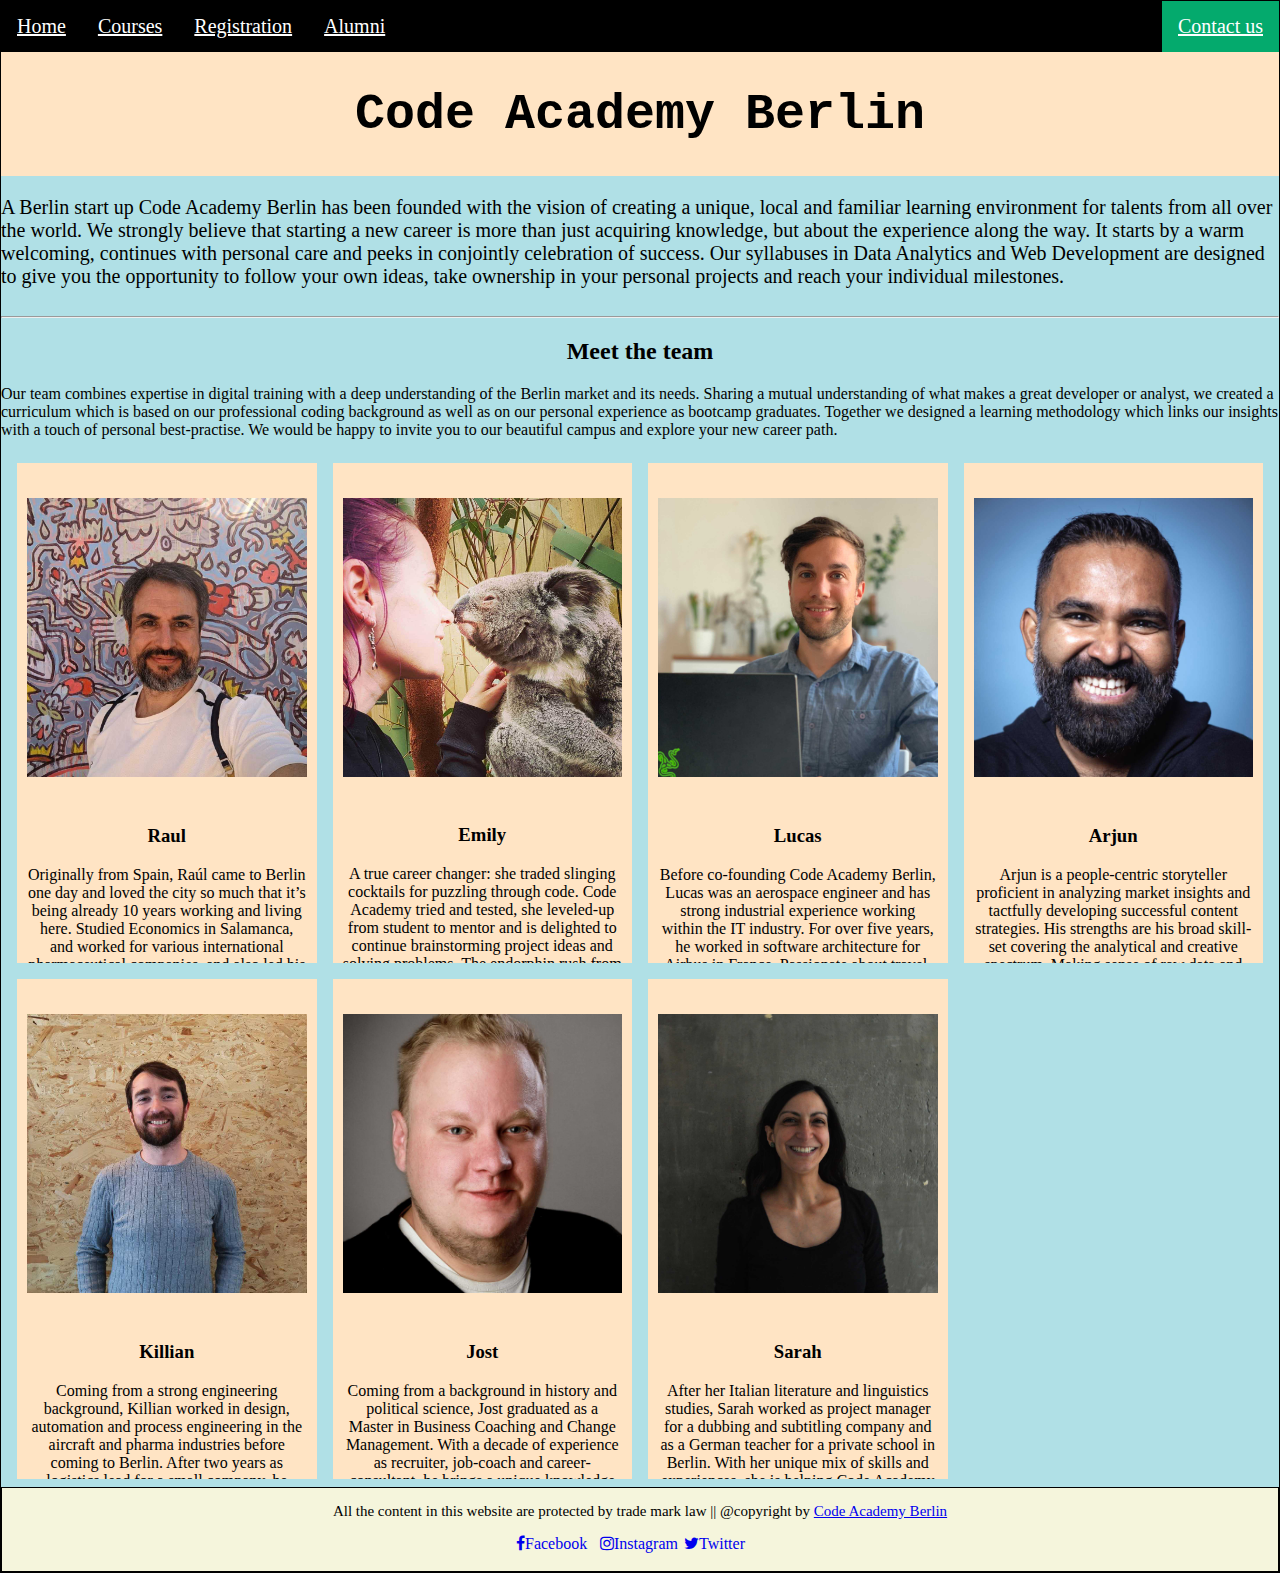
==== index.html @ 85fb7dd4 "hr effect" ====
<!DOCTYPE html>
<html lang="en">
  <head>
    <meta charset="UTF-8" />
    <meta name="viewport" content="width=device-width, initial-scale=1.0" />
    <title>My first webpage!</title>
    <link rel="stylesheet" href="css/styles.css"/>
    <link rel="stylesheet" href="https://cdnjs.cloudflare.com/ajax/libs/font-awesome/4.7.0/css/font-awesome.min.css">

  </head>
  <body>
    <nav>
      <li><a href="index.html">Home</a></li>
      <li><a href="Courses.html">Courses</a></li>
      <li><a href="Registration.html">Registration</a></li>
      <li><a href="Alumni.html">Alumni</a></li>
      <li style="float:right"><a class="active" href="Contact.html">Contact us</a></li>
    </nav>

  <header>
    <h1 style="font-family: 'Courier New', Courier, monospace;">Code Academy Berlin</h1>
  </header>
   <p style="font-size: 20px;">A Berlin start up Code Academy Berlin has been founded with the vision of creating a unique, local and familiar learning environment for talents from all over the world. We strongly believe that starting a new career is more than just acquiring knowledge, but about the experience along the way. It starts by a warm welcoming, continues with personal care and peeks in conjointly celebration of success. Our syllabuses in Data Analytics and Web Development are designed to give you the opportunity to follow your own ideas, take ownership in your personal projects and reach your individual milestones.</p>

<div>
  <hr>
  <h2>Meet the team</h2>
  <p>Our team combines expertise in digital training with a deep understanding of the Berlin market and its needs. Sharing a mutual understanding of what makes a great developer or analyst, we created a curriculum which is based on our professional coding background as well as on our personal experience as bootcamp graduates. Together we designed a learning methodology which links our insights with a touch of personal best-practise. We would be happy to invite you to our beautiful campus and explore your new career path.</p>
  
  <div class="row">
  
   <div class="column">
    <div class="content">
      <img src="img_raul.jpg" alt="Raul" style="width:100%">
      <h3>Raul</h3>
      <p>Originally from Spain, Raúl came to Berlin one day and loved the city so much that it’s being already 10 years working and living here. Studied Economics in Salamanca, and worked for various international pharmaceutical companies, and also led his own start-up to success. In this city, he discovered not only the kneipen with the cheapest beer, but also his passion about Coding, so he decided to change his career and jump into it . As a web mentor, he will coach you with knowledge, patience and almost inexhaustible good humour. Besides coding, he is also a passionate cook and diver, and he will happily organize you the most amazing travel around Spain.
        Catch-phrase "Smells like cinnamon, but it is poison, but it smells like cinnamon…"
        Favorite spot "Any U8 Stop after Feierabend."
        Fun fact "He can cook a steak for 48 hours, to be eaten in 15 minutes."</p>
    </div>
   </div>
  
   <div class="column">
    <div class="content">
      <img src="img_emily.jpg" alt="Emily" style="width:100%">
      <h3>Emily</h3>
      <p>A true career changer: she traded slinging cocktails for puzzling through code. Code Academy tried and tested, she leveled-up from student to mentor and is delighted to continue brainstorming project ideas and solving problems. The endorphin rush from solving a JavaScript challenge keeps her spirits high and energy level up!
        Catch-phrase "Waste not, want not!"
        Favorite spot "Schlachtensee"
        Fun fact "Compulsively collects elastic bands and glass jars."</p>
    </div>
   </div>
  
  <div class="column">
    <div class="content">
      <img src="img_Lucas.jpg" alt="Lucas" style="width:100%">
      <h3>Lucas</h3>
      <p>Before co-founding Code Academy Berlin, Lucas was an aerospace engineer and has strong industrial experience working within the IT industry. For over five years, he worked in software architecture for Airbus in France. Passionate about travel, Lucas roamed the globe until he passed by Berlin… and never left. As a web developing mentor, you’ll find that Lucas is always keen to jump onto new projects and discuss ideas, no matter how challenging they may seem.
        Catch-phrase "Hold my beer!"
        Favorite spot "Boxhagener Platz (Boxi)"
        Fun fact "Iam not fun."</p>
    </div>
  </div>
  
  <div class="column">
    <div class="content">
      <img src="img_Arjun.jpg" alt="Arjun" style="width:100%">
      <h3>Arjun</h3>
      <p>Arjun is a people-centric storyteller proficient in analyzing market insights and tactfully developing successful content strategies. His strengths are his broad skill-set covering the analytical and creative spectrum. Making sense of raw data and then using a subset of practical production skills allowed him to deliver over 250+ multimedia projects within the last 10 years. Overtime, he realized he loved making content for himself which led him to pivot to data science full-time so that he can focus on keeping all that creative vision to himself. He enjoys cooking intricate recipes and making videos of his process, loves producing comedy skits and enjoys fashion photography. More recently, he started improv comedy which he believes adds value to his daily life, however, people around him are skeptical of this.
        Catch-phrase "Na. I`mma stay all Namaste up in here."
        Favorite spot "That tiny little bar in Kotti which I choose to keep a secret."
        Fun fact "I once ate 29 boiled eggs in one sitting."</p>
    </div>
  </div>

  <div class="column">
    <div class="content">
      <img src="img_killian.jpg" alt="Killian" style="width:100%">
      <h3>Killian</h3>
      <p>Coming from a strong engineering background, Killian worked in design, automation and process engineering in the aircraft and pharma industries before coming to Berlin. After two years as logistics lead for a small company, he decided to re-skill in data science. Killian’s passion for working on energy saving projects in resource-intensive industries and keeping up with emerging technologies will be an asset to students looking to use their newfound skills to make a difference.
        Catch-phrase "That is Numberwang!"
        Favorite spot "Boulderklub Kreuzberg"
        Fun fact "He helped found a full contact historical sport fighting federation."</p>
    </div>
  </div>

  <div class="column">
    <div class="content">
      <img src="img_Jost.jpg" alt="Jost" style="width:100%">
      <h3>Jost</h3>
      <p>Coming from a background in history and political science, Jost graduated as a Master in Business Coaching and Change Management. With a decade of experience as recruiter, job-coach and career-consultant, he brings a unique knowledge of the Berlin job market. During your classes he will assure your best preparation in the process of application via individual coaching sessions and workshops.
        Catch-phrase "Fetch more APIs"
        Favorite spot "Bornholmer Hütte Beergarden & Bowling"
        Fun fact "I have the same middle-name as Santa"</p>
    </div>
  </div>

  <div class="column">
    <div class="content">
      <img src="img_Sarah.jpg" alt="Sarah" style="width:100%">
      <h3>Sarah</h3>
      <p>After her Italian literature and linguistics studies, Sarah worked as project manager for a dubbing and subtitling company and as a German teacher for a private school in Berlin. With her unique mix of skills and experiences, she is helping Code Academy Berlin with all administrational matters and she helps the students dealing with the Agentur für Arbeit and Jobcentre.
        Catch-phrase "From there we came outside and saw the stars"
        Favorite spot "Grunewald"
        Fun fact "Ich bin ein Berliner!"</p>
    </div>
  </div>
 </div>
</div>


 <footer>
    <p style="font-size: 15px;">All the content in this website are protected by trade mark law || @copyright by <a href="https://www.codeacademyberlin.com/"> Code Academy Berlin</a></p>
    <a href="#" class="fa fa-facebook">Facebook</a>
    <a href="#" class="fa fa-instagram">Instagram</a>
    <a href="#" class="fa fa-twitter">Twitter</a>
 </footer>

 </body>
</html>
---- css/styles.css ----
header {
  color: black;
  text-align: center;
  font-size: 25px;
  background-color: bisque;
  top: 0;
}
  
body {
  background-color: powderblue;
  min-height: 100vh;
  max-width: 100%;
  border: 1px solid;
  margin: auto;
  display: flex;
  flex-direction: column;
  padding: 0px;
 
}

form {
  text-align: center;
}

table {
  width: 60%;
  padding: 60px;
  text-align: center;
  margin-left: auto;
  margin-right: auto;
  text-align: center;
}

th {
  background-color: #04AA6D;
  color: white;
}

td {
  border: 1px solid;
  background-color: bisque;
}

nav {
  list-style-type: none;
  margin: 0;
  padding: 0;
  overflow: hidden;
  background-color: black;
}

li {
  float: left;
  font-size: 20px;
}
li a {
  display: block;
  color: white;
  text-align: center;
  padding: 14px 16px;
  text-decoration: underline;
}

li a:hover:not(.active) {
  background-color: black;
}

.active {
  background-color: #04AA6D;
}
  
div img {
  width:100%;
  position: static;
  margin:25px auto ;  
  text-align:center;
}

iframe {
  width:100%;
  position: static;
  margin:25px auto ;  
  text-align:center;
}

footer {
  position: relative;
  bottom: 0px;
  width: 100%;
  border: 1px solid;
  background-color: beige;
  text-align: center;
}

.fa {
  margin-bottom: 20px; 
  margin-right: 30px ;
  font-size: 30px;
  width: 50px;
  text-align: center;
  text-decoration: none;
}

.fa:hover {
  opacity: 0.7;
}

.container{
display:flex;
align-items: stretch;
border: 1px solid black;
background-color: bisque;
}

.container div{
  padding: 5px 5px;
  border: 1px solid black;
  text-align: center;
}


@media screen and (hover) {
    h2:hover {
      color: brown;
    }
    a:hover{
      color: brown;
    } 
    
   h1:hover{
    color: brown;
   }
  }
  
  @media screen and (max-width: 600px) {
    .column {
      width: 100%;
    }
  }
  * {
    box-sizing: border-box;
  }
  
  .main {
    max-width: 800px;
    margin: auto;
    text-align: center;
    align-items: center; 

  }
  
  
  
  .row {
    margin: 8px;
    
  }
  
 
  
  .row > .column {
    padding: 8px;
  }
  
  
  .column {
    float: left;
    width: 25%;
   }
  
 
  .row:after {
   display: table;
    clear: both;
  }
  
 
  .content {
    background-color: bisque;
    padding: 10px;
    height: 500px;
    overflow: auto;
    text-align: center;
    
  }

  h2{
    text-align: center;
  }
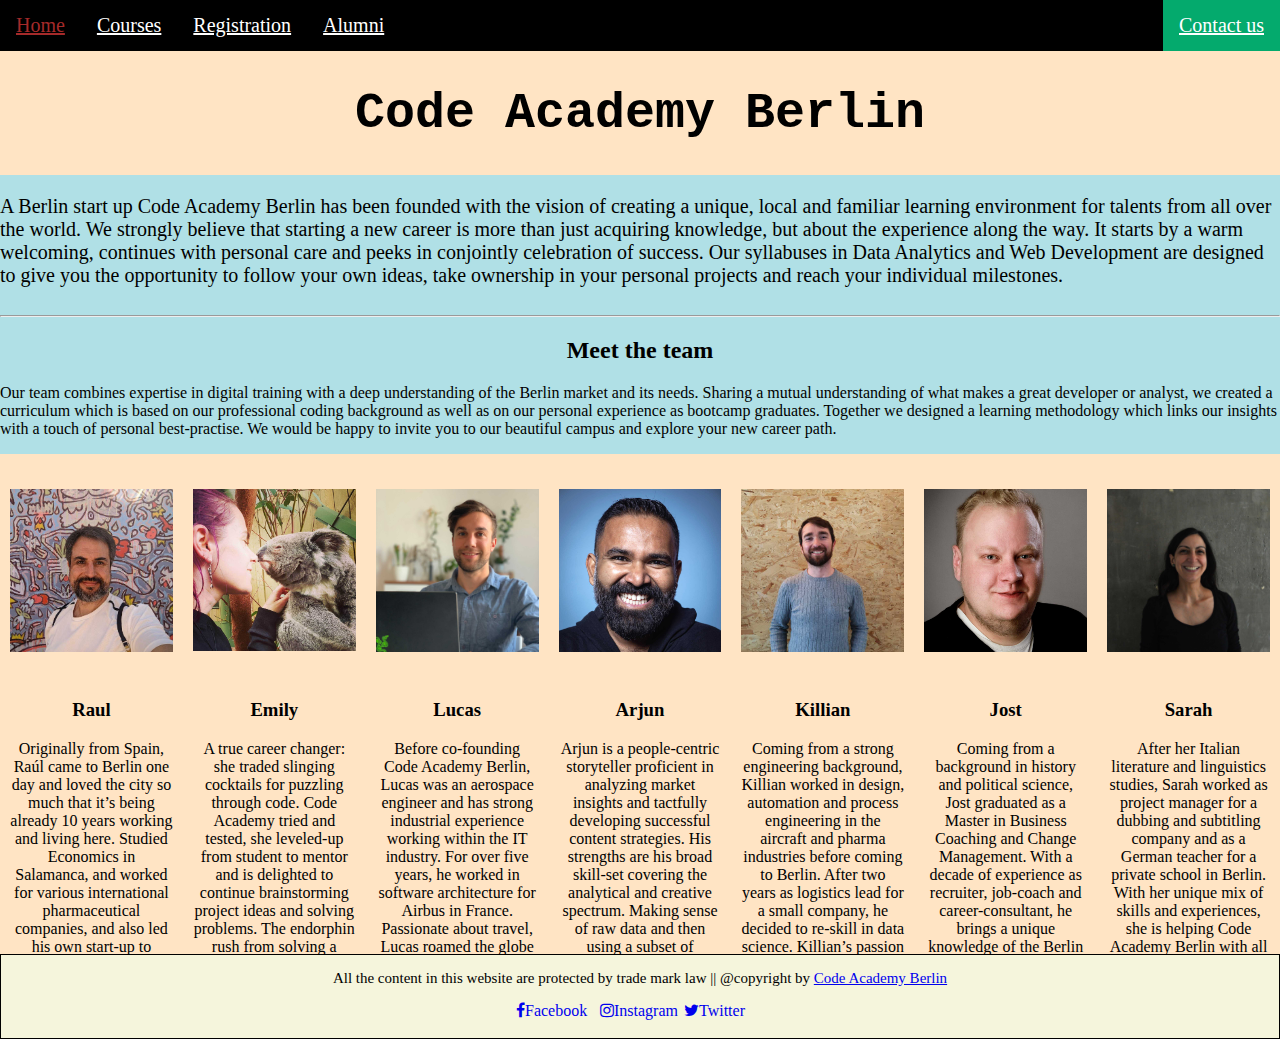
==== commit 9ead6c79: "added class name and put css style" ====
--- a/index.html
+++ b/index.html
@@ -22,12 +22,12 @@
   </header>
    <p style="font-size: 20px;">A Berlin start up Code Academy Berlin has been founded with the vision of creating a unique, local and familiar learning environment for talents from all over the world. We strongly believe that starting a new career is more than just acquiring knowledge, but about the experience along the way. It starts by a warm welcoming, continues with personal care and peeks in conjointly celebration of success. Our syllabuses in Data Analytics and Web Development are designed to give you the opportunity to follow your own ideas, take ownership in your personal projects and reach your individual milestones.</p>
 
-<div>
+<div class="pageContainer">
   <hr>
   <h2>Meet the team</h2>
   <p>Our team combines expertise in digital training with a deep understanding of the Berlin market and its needs. Sharing a mutual understanding of what makes a great developer or analyst, we created a curriculum which is based on our professional coding background as well as on our personal experience as bootcamp graduates. Together we designed a learning methodology which links our insights with a touch of personal best-practise. We would be happy to invite you to our beautiful campus and explore your new career path.</p>
   
-  <div class="row">
+  <div class="teamContainer">
   
    <div class="column">
     <div class="content">
--- a/css/styles.css
+++ b/css/styles.css
@@ -10,7 +10,7 @@
   background-color: powderblue;
   min-height: 100vh;
   max-width: 100%;
-  border: 1px solid;
+  /* border: 1px solid black;  */
   margin: auto;
   display: flex;
   flex-direction: column;
@@ -18,8 +18,14 @@
  
 }
 
+.teamContainer{
+  display: flex;
+  justify-content: center;
+}
+
 form {
   text-align: center;
+
 }
 
 table {
@@ -84,7 +90,7 @@
 }
 
 footer {
-  position: relative;
+  position:relative;
   bottom: 0px;
   width: 100%;
   border: 1px solid;
@@ -137,6 +143,7 @@
       width: 100%;
     }
   }
+  
   * {
     box-sizing: border-box;
   }
@@ -158,7 +165,7 @@
   
  
   
-  .row > .column {
+  .row .column {
     padding: 8px;
   }
   
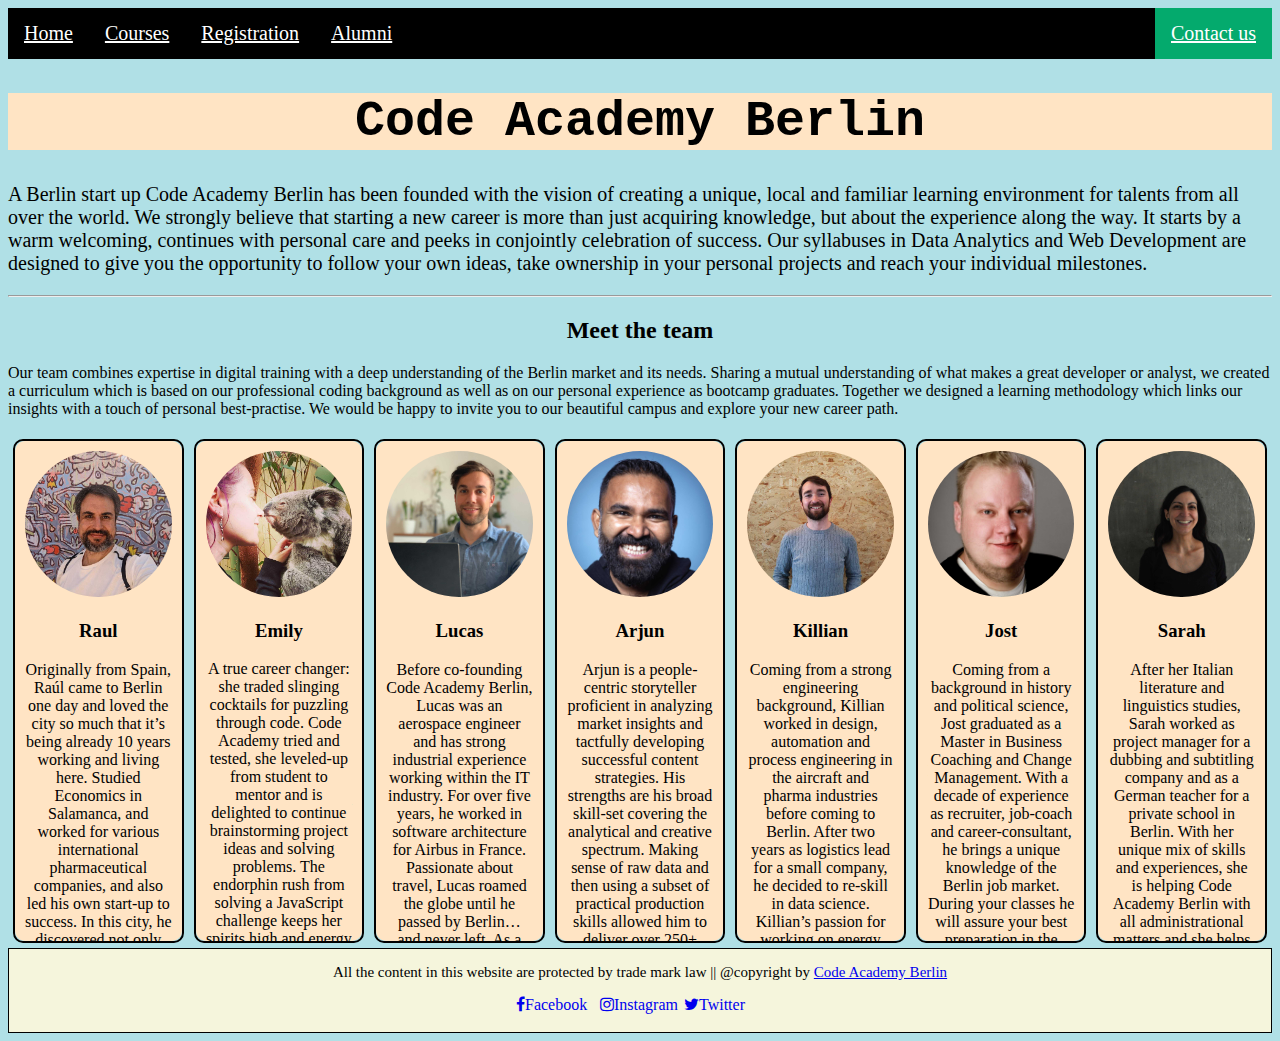
==== commit 702ed5ab: "refactoring code" ====
--- a/index.html
+++ b/index.html
@@ -29,7 +29,7 @@
   
   <div class="teamContainer">
   
-   <div class="column">
+   <div class="mentorDiv">
     <div class="content">
       <img src="img_raul.jpg" alt="Raul" style="width:100%">
       <h3>Raul</h3>
@@ -40,7 +40,7 @@
     </div>
    </div>
   
-   <div class="column">
+   <div class="mentorDiv">
     <div class="content">
       <img src="img_emily.jpg" alt="Emily" style="width:100%">
       <h3>Emily</h3>
@@ -51,7 +51,7 @@
     </div>
    </div>
   
-  <div class="column">
+  <div class="mentorDiv">
     <div class="content">
       <img src="img_Lucas.jpg" alt="Lucas" style="width:100%">
       <h3>Lucas</h3>
@@ -62,7 +62,7 @@
     </div>
   </div>
   
-  <div class="column">
+  <div class="mentorDiv">
     <div class="content">
       <img src="img_Arjun.jpg" alt="Arjun" style="width:100%">
       <h3>Arjun</h3>
@@ -73,7 +73,7 @@
     </div>
   </div>
 
-  <div class="column">
+  <div class="mentorDiv">
     <div class="content">
       <img src="img_killian.jpg" alt="Killian" style="width:100%">
       <h3>Killian</h3>
@@ -84,7 +84,7 @@
     </div>
   </div>
 
-  <div class="column">
+  <div class="mentorDiv">
     <div class="content">
       <img src="img_Jost.jpg" alt="Jost" style="width:100%">
       <h3>Jost</h3>
@@ -95,7 +95,7 @@
     </div>
   </div>
 
-  <div class="column">
+  <div class="mentorDiv">
     <div class="content">
       <img src="img_Sarah.jpg" alt="Sarah" style="width:100%">
       <h3>Sarah</h3>
--- a/css/styles.css
+++ b/css/styles.css
@@ -1,27 +1,36 @@
 header {
-  color: black;
   text-align: center;
   font-size: 25px;
   background-color: bisque;
-  top: 0;
-}
+}
+ 
+  * {
+    box-sizing: border-box;
+  }
   
 body {
   background-color: powderblue;
-  min-height: 100vh;
-  max-width: 100%;
-  /* border: 1px solid black;  */
-  margin: auto;
-  display: flex;
   flex-direction: column;
-  padding: 0px;
- 
-}
+ }
+
+
+img {
+  text-align:center;
+  border-radius: 50%;
+  
+}
+
+
+
 
 .teamContainer{
   display: flex;
   justify-content: center;
 }
+
+
+
+
 
 form {
   text-align: center;
@@ -75,12 +84,7 @@
   background-color: #04AA6D;
 }
   
-div img {
-  width:100%;
-  position: static;
-  margin:25px auto ;  
-  text-align:center;
-}
+
 
 iframe {
   width:100%;
@@ -143,10 +147,7 @@
       width: 100%;
     }
   }
-  
-  * {
-    box-sizing: border-box;
-  }
+ 
   
   .main {
     max-width: 800px;
@@ -156,27 +157,40 @@
 
   }
   
-  
-  
-  .row {
-    margin: 8px;
-    
-  }
-  
- 
-  
-  .row .column {
-    padding: 8px;
-  }
-  
-  
-  .column {
+
+  .teamContainer{
+    display: flex;
+  }
+  
+  
+  .alumniContainer {
+    margin: 10px;
+    display: flex;
+    justify-content: center;
+  }
+  
+  .alumniDiv{
     float: left;
-    width: 25%;
+    width: 24%;
+    border: 2px solid black;
+   margin-left: 10px;
    }
-  
- 
-  .row:after {
+
+  
+  
+  .mentorDiv{
+    display: flex;
+    flex-direction: column;
+    justify-content: center;
+    float: left;
+    width: 24%;
+    border: 2px solid black;
+    border-radius: 10px;
+    margin: 5px;
+   }
+  
+ 
+  .alumniContainer:after {
    display: table;
     clear: both;
   }
@@ -188,7 +202,7 @@
     height: 500px;
     overflow: auto;
     text-align: center;
-    
+    border-radius: 10px;
   }
 
   h2{
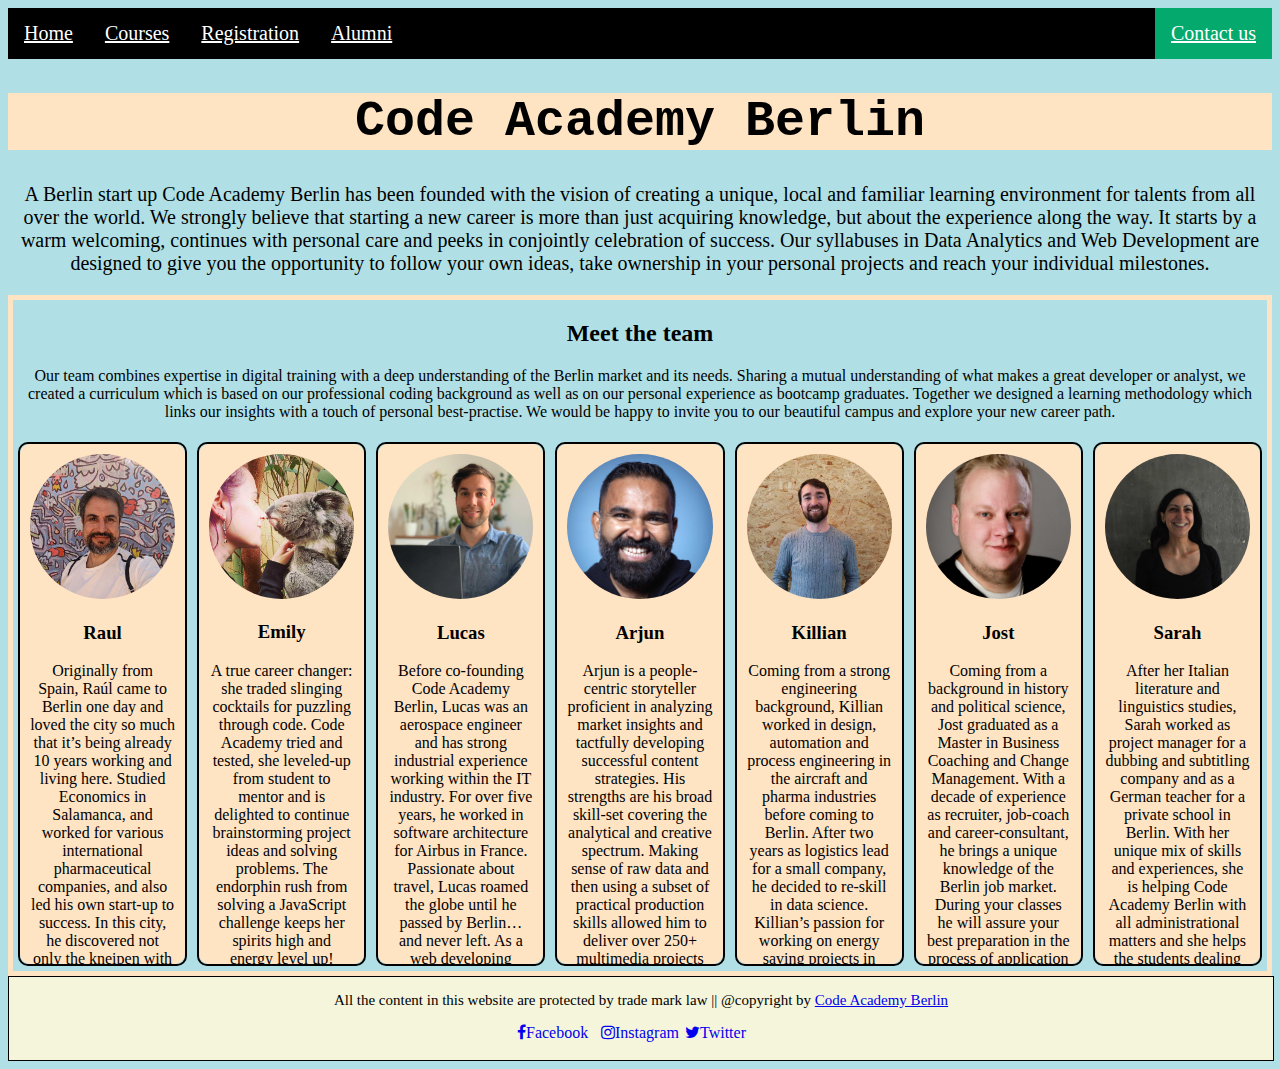
==== commit 5778b09b: "refractoring" ====
--- a/index.html
+++ b/index.html
@@ -23,7 +23,6 @@
    <p style="font-size: 20px;">A Berlin start up Code Academy Berlin has been founded with the vision of creating a unique, local and familiar learning environment for talents from all over the world. We strongly believe that starting a new career is more than just acquiring knowledge, but about the experience along the way. It starts by a warm welcoming, continues with personal care and peeks in conjointly celebration of success. Our syllabuses in Data Analytics and Web Development are designed to give you the opportunity to follow your own ideas, take ownership in your personal projects and reach your individual milestones.</p>
 
 <div class="pageContainer">
-  <hr>
   <h2>Meet the team</h2>
   <p>Our team combines expertise in digital training with a deep understanding of the Berlin market and its needs. Sharing a mutual understanding of what makes a great developer or analyst, we created a curriculum which is based on our professional coding background as well as on our personal experience as bootcamp graduates. Together we designed a learning methodology which links our insights with a touch of personal best-practise. We would be happy to invite you to our beautiful campus and explore your new career path.</p>
   
--- a/css/styles.css
+++ b/css/styles.css
@@ -4,14 +4,78 @@
   background-color: bisque;
 }
  
-  * {
+  /* * {
     box-sizing: border-box;
   }
-  
+   */
 body {
+  text-align: center;
   background-color: powderblue;
+ }
+
+
+ .main {
+  /* max-width: 800px; */
+  /* margin: auto; */
+  text-align: center;
+  align-items: center; 
+
+}
+
+
+.pageContainer{
+  border: 5px solid bisque;
+}
+
+.teamContainer{
+  display: flex;
+}
+
+
+.alumniContainer {
+  margin: 10px;
+  display: flex;
+  justify-content: center;
+}
+
+.alumniDiv{
+  float: left;
+  width: 24%;
+  border: 2px solid black;
+ margin-left: 10px;
+ border-radius: 10px;
+ }
+
+
+
+.mentorDiv{
+  display: flex;
   flex-direction: column;
+  justify-content: center;
+  float: left;
+  width: 24%;
+  border: 2px solid black;
+  border-radius: 10px;
+  margin: 5px;
  }
+
+
+.alumniContainer:after {
+ display: table;
+  clear: both;
+}
+
+
+.content {
+  background-color: bisque;
+  padding: 10px;
+  height: 500px;
+  overflow: auto;
+  text-align: center;
+  border-radius: 10px;
+}
+
+
 
 
 img {
@@ -149,67 +213,8 @@
   }
  
   
-  .main {
-    max-width: 800px;
-    margin: auto;
-    text-align: center;
-    align-items: center; 
-
-  }
-  
-
-  .teamContainer{
-    display: flex;
-  }
-  
-  
-  .alumniContainer {
-    margin: 10px;
-    display: flex;
-    justify-content: center;
-  }
-  
-  .alumniDiv{
-    float: left;
-    width: 24%;
-    border: 2px solid black;
-   margin-left: 10px;
-   }
-
-  
-  
-  .mentorDiv{
-    display: flex;
-    flex-direction: column;
-    justify-content: center;
-    float: left;
-    width: 24%;
-    border: 2px solid black;
-    border-radius: 10px;
-    margin: 5px;
-   }
   
  
-  .alumniContainer:after {
-   display: table;
-    clear: both;
-  }
-  
- 
-  .content {
-    background-color: bisque;
-    padding: 10px;
-    height: 500px;
-    overflow: auto;
-    text-align: center;
-    border-radius: 10px;
-  }
-
-  h2{
-    text-align: center;
-  }
-  
- 
   
   
   
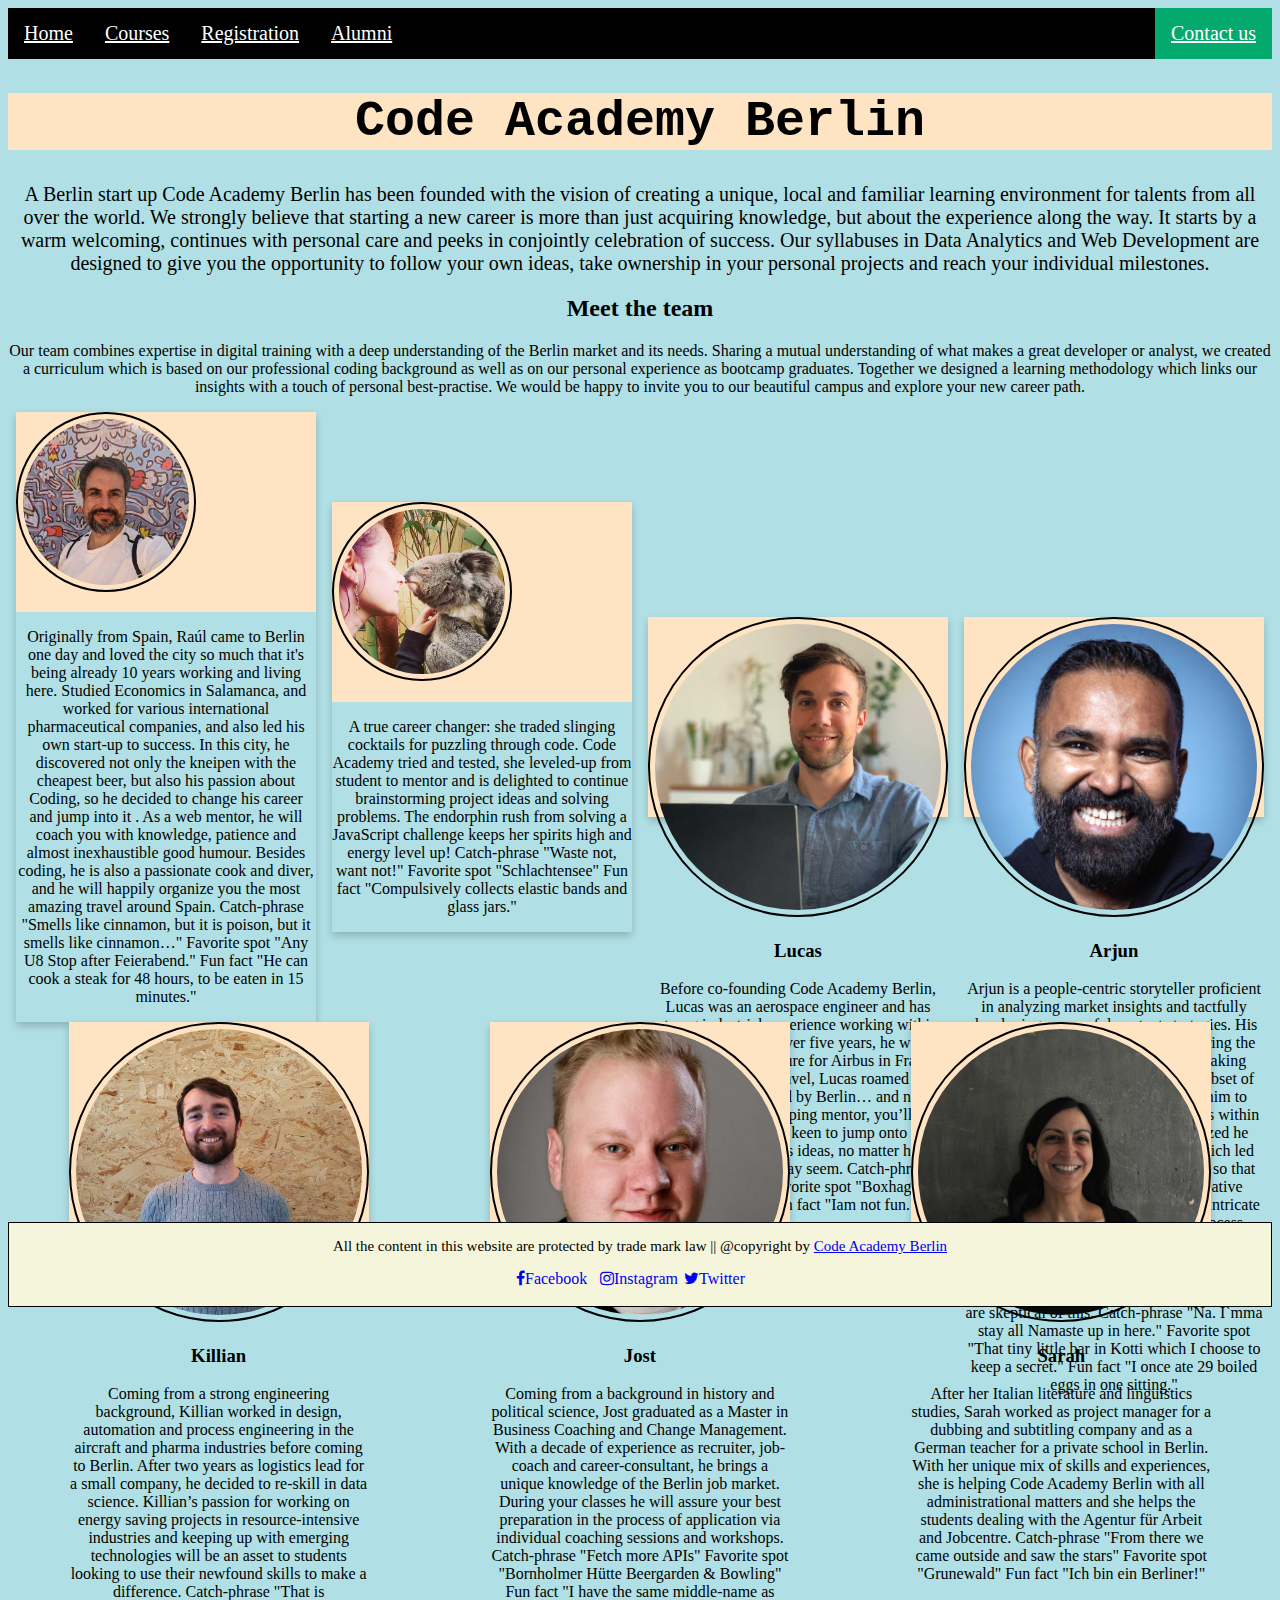
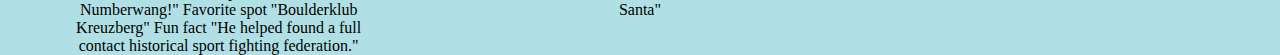
==== commit 89820816: "refractoring" ====
--- a/index.html
+++ b/index.html
@@ -29,29 +29,47 @@
   <div class="teamContainer">
   
    <div class="mentorDiv">
-    <div class="content">
-      <img src="img_raul.jpg" alt="Raul" style="width:100%">
-      <h3>Raul</h3>
-      <p>Originally from Spain, Raúl came to Berlin one day and loved the city so much that it’s being already 10 years working and living here. Studied Economics in Salamanca, and worked for various international pharmaceutical companies, and also led his own start-up to success. In this city, he discovered not only the kneipen with the cheapest beer, but also his passion about Coding, so he decided to change his career and jump into it . As a web mentor, he will coach you with knowledge, patience and almost inexhaustible good humour. Besides coding, he is also a passionate cook and diver, and he will happily organize you the most amazing travel around Spain.
-        Catch-phrase "Smells like cinnamon, but it is poison, but it smells like cinnamon…"
-        Favorite spot "Any U8 Stop after Feierabend."
-        Fun fact "He can cook a steak for 48 hours, to be eaten in 15 minutes."</p>
-    </div>
+    <div class="mentor">
+      <img src="img_raul.jpg" alt="Raul" class="image"style="width:60%">
+      <div class="middle">
+        <div class="text">Raul</div>
+      </div>
+     </div>
+    <p>
+      Originally from Spain, Raúl came to Berlin one day and loved the city so much that it's 
+      being already 10 years working and living here. Studied Economics in Salamanca, 
+      and worked for various international pharmaceutical companies, and also led his own start-up to success. 
+      In this city, he discovered not only the kneipen with the cheapest beer, but also his passion about Coding, 
+      so he decided to change his career and jump into it . As a web mentor, he will coach you with knowledge, 
+      patience and almost inexhaustible good humour. Besides coding, he is also a passionate cook and diver, 
+      and he will happily organize you the most amazing travel around Spain.
+      Catch-phrase "Smells like cinnamon, but it is poison, but it smells like cinnamon…"
+      Favorite spot "Any U8 Stop after Feierabend."
+      Fun fact "He can cook a steak for 48 hours, to be eaten in 15 minutes."
+    </p>
    </div>
   
    <div class="mentorDiv">
-    <div class="content">
-      <img src="img_emily.jpg" alt="Emily" style="width:100%">
-      <h3>Emily</h3>
-      <p>A true career changer: she traded slinging cocktails for puzzling through code. Code Academy tried and tested, she leveled-up from student to mentor and is delighted to continue brainstorming project ideas and solving problems. The endorphin rush from solving a JavaScript challenge keeps her spirits high and energy level up!
-        Catch-phrase "Waste not, want not!"
-        Favorite spot "Schlachtensee"
-        Fun fact "Compulsively collects elastic bands and glass jars."</p>
+    <div class="mentor">
+      <img src="img_emily.jpg" alt="Emily" class="image" style="width:60%">
+      <div class="middle">
+        <div class="text">Emily</div>
+      </div>
+      
     </div>
+    <p>
+      A true career changer: she traded slinging cocktails for puzzling through code.
+       Code Academy tried and tested, she leveled-up from student to mentor and is delighted 
+       to continue brainstorming project ideas and solving problems. The endorphin rush from 
+       solving a JavaScript challenge keeps her spirits high and energy level up!
+      Catch-phrase "Waste not, want not!"
+      Favorite spot "Schlachtensee"
+      Fun fact "Compulsively collects elastic bands and glass jars."
+    </p>
    </div>
   
   <div class="mentorDiv">
-    <div class="content">
+    <div class="mentor">
       <img src="img_Lucas.jpg" alt="Lucas" style="width:100%">
       <h3>Lucas</h3>
       <p>Before co-founding Code Academy Berlin, Lucas was an aerospace engineer and has strong industrial experience working within the IT industry. For over five years, he worked in software architecture for Airbus in France. Passionate about travel, Lucas roamed the globe until he passed by Berlin… and never left. As a web developing mentor, you’ll find that Lucas is always keen to jump onto new projects and discuss ideas, no matter how challenging they may seem.
@@ -62,7 +80,7 @@
   </div>
   
   <div class="mentorDiv">
-    <div class="content">
+    <div class="mentor">
       <img src="img_Arjun.jpg" alt="Arjun" style="width:100%">
       <h3>Arjun</h3>
       <p>Arjun is a people-centric storyteller proficient in analyzing market insights and tactfully developing successful content strategies. His strengths are his broad skill-set covering the analytical and creative spectrum. Making sense of raw data and then using a subset of practical production skills allowed him to deliver over 250+ multimedia projects within the last 10 years. Overtime, he realized he loved making content for himself which led him to pivot to data science full-time so that he can focus on keeping all that creative vision to himself. He enjoys cooking intricate recipes and making videos of his process, loves producing comedy skits and enjoys fashion photography. More recently, he started improv comedy which he believes adds value to his daily life, however, people around him are skeptical of this.
@@ -73,7 +91,7 @@
   </div>
 
   <div class="mentorDiv">
-    <div class="content">
+    <div class="mentor">
       <img src="img_killian.jpg" alt="Killian" style="width:100%">
       <h3>Killian</h3>
       <p>Coming from a strong engineering background, Killian worked in design, automation and process engineering in the aircraft and pharma industries before coming to Berlin. After two years as logistics lead for a small company, he decided to re-skill in data science. Killian’s passion for working on energy saving projects in resource-intensive industries and keeping up with emerging technologies will be an asset to students looking to use their newfound skills to make a difference.
@@ -84,7 +102,7 @@
   </div>
 
   <div class="mentorDiv">
-    <div class="content">
+    <div class="mentor">
       <img src="img_Jost.jpg" alt="Jost" style="width:100%">
       <h3>Jost</h3>
       <p>Coming from a background in history and political science, Jost graduated as a Master in Business Coaching and Change Management. With a decade of experience as recruiter, job-coach and career-consultant, he brings a unique knowledge of the Berlin job market. During your classes he will assure your best preparation in the process of application via individual coaching sessions and workshops.
@@ -95,7 +113,7 @@
   </div>
 
   <div class="mentorDiv">
-    <div class="content">
+    <div class="mentor">
       <img src="img_Sarah.jpg" alt="Sarah" style="width:100%">
       <h3>Sarah</h3>
       <p>After her Italian literature and linguistics studies, Sarah worked as project manager for a dubbing and subtitling company and as a German teacher for a private school in Berlin. With her unique mix of skills and experiences, she is helping Code Academy Berlin with all administrational matters and she helps the students dealing with the Agentur für Arbeit and Jobcentre.
--- a/css/styles.css
+++ b/css/styles.css
@@ -4,33 +4,125 @@
   background-color: bisque;
 }
  
-  /* * {
+  * {
     box-sizing: border-box;
   }
-   */
+  
 body {
   text-align: center;
   background-color: powderblue;
  }
 
 
- .main {
-  /* max-width: 800px; */
-  /* margin: auto; */
-  text-align: center;
-  align-items: center; 
-
-}
-
-
-.pageContainer{
-  border: 5px solid bisque;
-}
+ img {
+  border-radius: 50%;
+  border: 2px solid black;
+  padding: 5px;
+}
+
+
+/*********************NOTE - navbar************************************ */
+
+nav {
+  list-style-type: none;
+  margin: 0;
+  padding: 0;
+  overflow: hidden;
+  background-color: black;
+}
+
+li {
+  float: left;
+  font-size: 20px;
+}
+li a {
+  display: block;
+  color: white;
+  text-align: center;
+  padding: 14px 16px;
+  text-decoration: underline;
+}
+
+li a:hover:not(.active) {
+  background-color: black;
+}
+
+.active {
+  background-color: #04AA6D;
+}
+  
+
+
+
+/***********************index.html****************************** */
+
+/* .pageContainer{
+  border: 2px solid red;
+} */
 
 .teamContainer{
   display: flex;
-}
-
+  flex-wrap: wrap;
+}
+.mentorDiv{
+  box-shadow: 0 4px 8px 0 rgba(0, 0, 0, 0.2);
+  width: 300px;
+  margin: auto;
+  text-align: center;
+ }
+
+ .mentor {
+  background-color: bisque;
+  height: 200px;
+  text-align: center;
+  position: relative;
+}
+.image {
+  opacity: 1;
+  display: block;
+  width: 60%;
+  height: auto;
+  transition: .5s ease;
+  backface-visibility: hidden;
+}
+
+ .middle {
+  transition: .5s ease;
+  opacity: 0;
+  position: absolute;
+  top: 50%;
+  left: 50%;
+  transform: translate(-50%, -50%);
+  -ms-transform: translate(-50%, -50%);
+  text-align: center;
+}
+
+
+
+
+.mentor:hover .image{
+  opacity: 0.3;
+}
+
+.mentor:hover .middle {
+  opacity: 1;
+}
+
+.text {
+  background-color: #04AA6D;
+  color: white;
+  font-size: 16px;
+  padding: 6px 3px ;
+}
+
+.alumniContainer:after {
+ display: table;
+  clear: both;
+}
+
+
+
+/*************************alumni.html********************************** */
 
 .alumniContainer {
   margin: 10px;
@@ -46,26 +138,6 @@
  border-radius: 10px;
  }
 
-
-
-.mentorDiv{
-  display: flex;
-  flex-direction: column;
-  justify-content: center;
-  float: left;
-  width: 24%;
-  border: 2px solid black;
-  border-radius: 10px;
-  margin: 5px;
- }
-
-
-.alumniContainer:after {
- display: table;
-  clear: both;
-}
-
-
 .content {
   background-color: bisque;
   padding: 10px;
@@ -73,36 +145,22 @@
   overflow: auto;
   text-align: center;
   border-radius: 10px;
-}
-
-
-
-
-img {
-  text-align:center;
-  border-radius: 50%;
-  
-}
-
-
-
-
-.teamContainer{
-  display: flex;
-  justify-content: center;
-}
-
-
-
-
+  position: relative;
+}
+
+
+
+
+
+/******************************Registration.html**************************** */
 
 form {
   text-align: center;
-
+  /* border: 2px solid black; */
 }
 
 table {
-  width: 60%;
+  width: 100%;
   padding: 60px;
   text-align: center;
   margin-left: auto;
@@ -120,42 +178,29 @@
   background-color: bisque;
 }
 
-nav {
-  list-style-type: none;
-  margin: 0;
-  padding: 0;
-  overflow: hidden;
-  background-color: black;
-}
-
-li {
-  float: left;
-  font-size: 20px;
-}
-li a {
-  display: block;
-  color: white;
-  text-align: center;
-  padding: 14px 16px;
-  text-decoration: underline;
-}
-
-li a:hover:not(.active) {
-  background-color: black;
-}
-
-.active {
-  background-color: #04AA6D;
-}
-  
-
-
+/*************************googleMap/contact.html***************************** */
 iframe {
   width:100%;
   position: static;
   margin:25px auto ;  
   text-align:center;
 }
+
+/***************************************course.html******************************** */
+.container{
+display:flex;
+align-items: stretch;
+border: 1px solid black;
+background-color: bisque;
+}
+
+.container div{
+  padding: 5px 5px;
+  border: 1px solid black;
+  text-align: center;
+}
+
+/********************footer****************************** */
 
 footer {
   position:relative;
@@ -179,18 +224,9 @@
   opacity: 0.7;
 }
 
-.container{
-display:flex;
-align-items: stretch;
-border: 1px solid black;
-background-color: bisque;
-}
-
-.container div{
-  padding: 5px 5px;
-  border: 1px solid black;
-  text-align: center;
-}
+
+
+
 
 
 @media screen and (hover) {
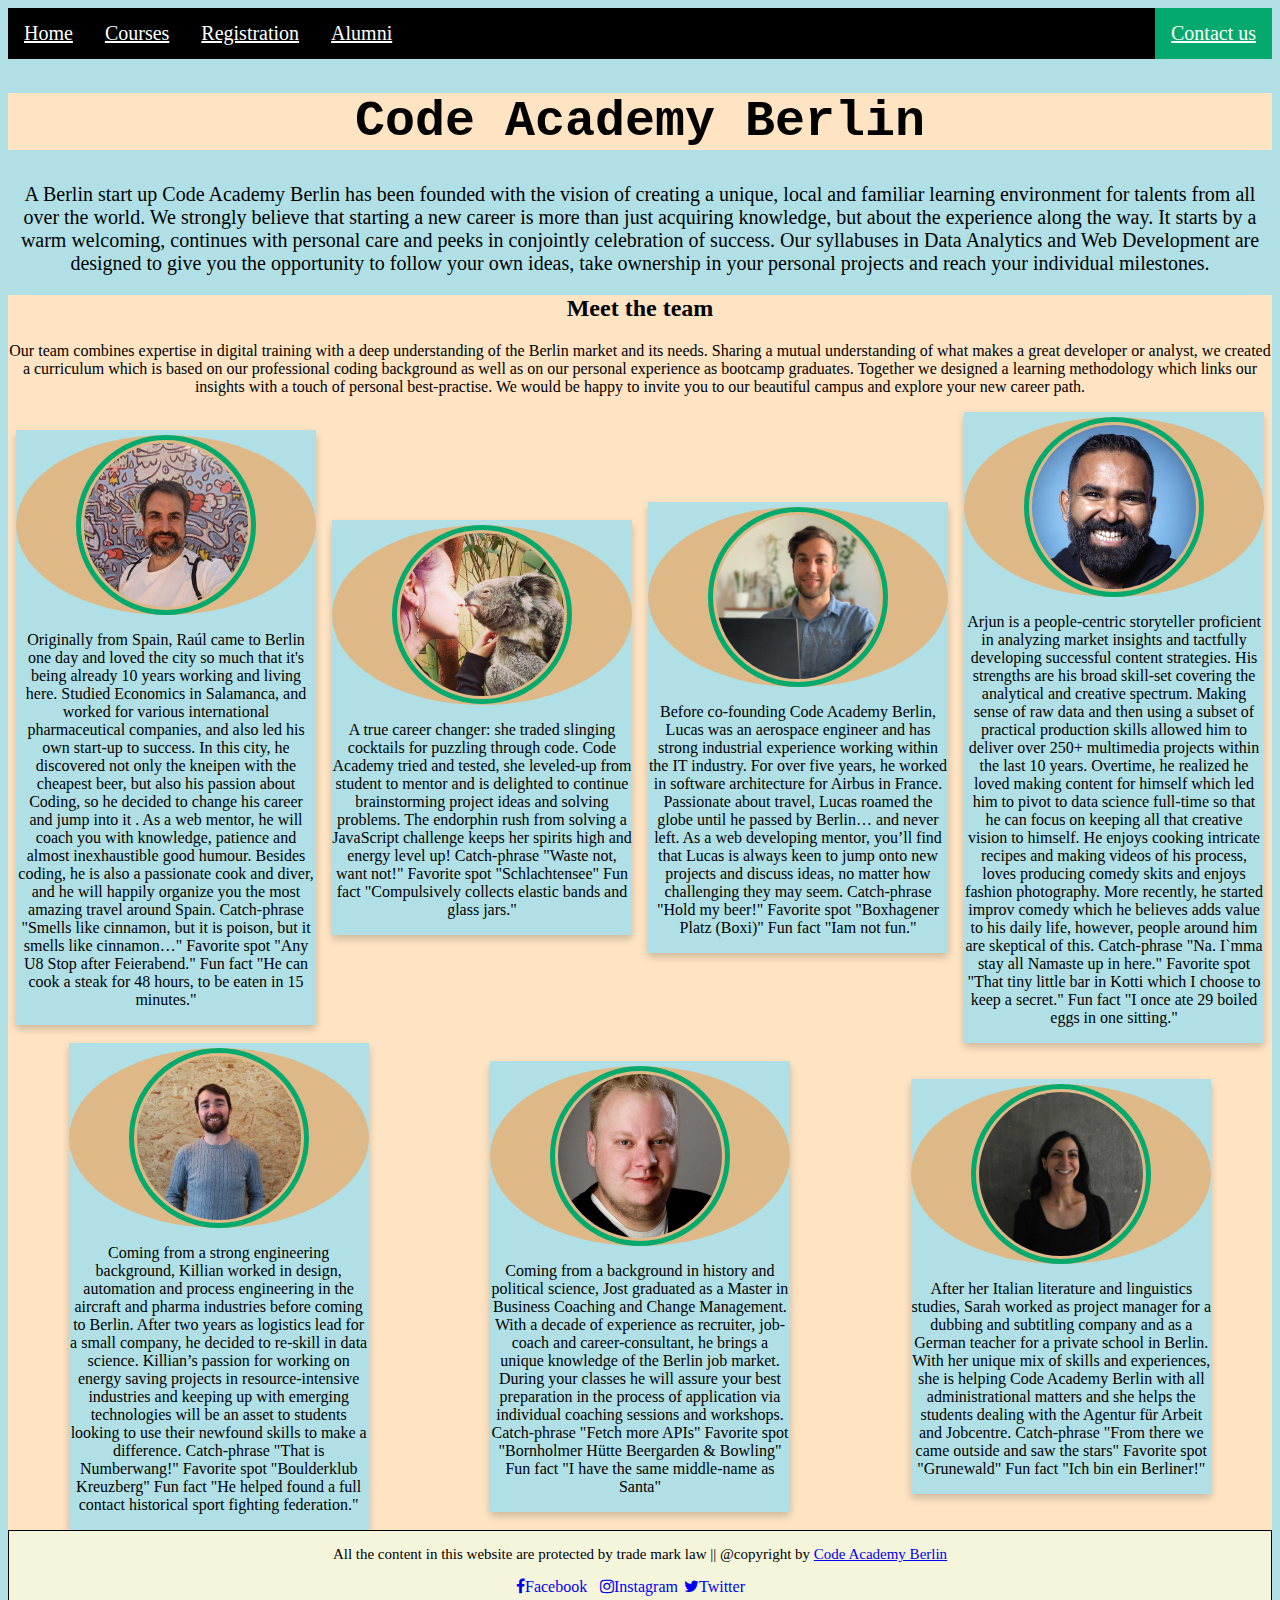
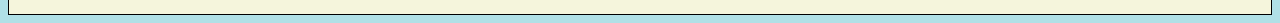
==== commit 0da843ba: "put css style" ====
--- a/index.html
+++ b/index.html
@@ -4,9 +4,11 @@
     <meta charset="UTF-8" />
     <meta name="viewport" content="width=device-width, initial-scale=1.0" />
     <title>My first webpage!</title>
-    <link rel="stylesheet" href="css/styles.css"/>
-    <link rel="stylesheet" href="https://cdnjs.cloudflare.com/ajax/libs/font-awesome/4.7.0/css/font-awesome.min.css">
-
+    <link rel="stylesheet" href="css/styles.css" />
+    <link
+      rel="stylesheet"
+      href="https://cdnjs.cloudflare.com/ajax/libs/font-awesome/4.7.0/css/font-awesome.min.css"
+    />
   </head>
   <body>
     <nav>
@@ -14,124 +16,238 @@
       <li><a href="Courses.html">Courses</a></li>
       <li><a href="Registration.html">Registration</a></li>
       <li><a href="Alumni.html">Alumni</a></li>
-      <li style="float:right"><a class="active" href="Contact.html">Contact us</a></li>
+      <li style="float: right">
+        <a class="active" href="Contact.html">Contact us</a>
+      </li>
     </nav>
 
-  <header>
-    <h1 style="font-family: 'Courier New', Courier, monospace;">Code Academy Berlin</h1>
-  </header>
-   <p style="font-size: 20px;">A Berlin start up Code Academy Berlin has been founded with the vision of creating a unique, local and familiar learning environment for talents from all over the world. We strongly believe that starting a new career is more than just acquiring knowledge, but about the experience along the way. It starts by a warm welcoming, continues with personal care and peeks in conjointly celebration of success. Our syllabuses in Data Analytics and Web Development are designed to give you the opportunity to follow your own ideas, take ownership in your personal projects and reach your individual milestones.</p>
-
-<div class="pageContainer">
-  <h2>Meet the team</h2>
-  <p>Our team combines expertise in digital training with a deep understanding of the Berlin market and its needs. Sharing a mutual understanding of what makes a great developer or analyst, we created a curriculum which is based on our professional coding background as well as on our personal experience as bootcamp graduates. Together we designed a learning methodology which links our insights with a touch of personal best-practise. We would be happy to invite you to our beautiful campus and explore your new career path.</p>
-  
-  <div class="teamContainer">
-  
-   <div class="mentorDiv">
-    <div class="mentor">
-      <img src="img_raul.jpg" alt="Raul" class="image"style="width:60%">
-      <div class="middle">
-        <div class="text">Raul</div>
+    <header>
+      <h1 style="font-family: 'Courier New', Courier, monospace">
+        Code Academy Berlin
+      </h1>
+    </header>
+    <p style="font-size: 20px">
+      A Berlin start up Code Academy Berlin has been founded with the vision of
+      creating a unique, local and familiar learning environment for talents
+      from all over the world. We strongly believe that starting a new career is
+      more than just acquiring knowledge, but about the experience along the
+      way. It starts by a warm welcoming, continues with personal care and peeks
+      in conjointly celebration of success. Our syllabuses in Data Analytics and
+      Web Development are designed to give you the opportunity to follow your
+      own ideas, take ownership in your personal projects and reach your
+      individual milestones.
+    </p>
+
+    <div class="pageContainer">
+      <h2>Meet the team</h2>
+      <p>
+        Our team combines expertise in digital training with a deep
+        understanding of the Berlin market and its needs. Sharing a mutual
+        understanding of what makes a great developer or analyst, we created a
+        curriculum which is based on our professional coding background as well
+        as on our personal experience as bootcamp graduates. Together we
+        designed a learning methodology which links our insights with a touch of
+        personal best-practise. We would be happy to invite you to our beautiful
+        campus and explore your new career path.
+      </p>
+
+      <div class="teamContainer">
+        <div class="mentorDiv">
+          <div class="mentor">
+            <img
+              src="img_raul.jpg"
+              alt="Raul"
+              class="mentorImage"
+              style="width: 60%"
+            />
+            <div class="middle">
+              <div class="text">Raul</div>
+            </div>
+          </div>
+          <p>
+            Originally from Spain, Raúl came to Berlin one day and loved the
+            city so much that it's being already 10 years working and living
+            here. Studied Economics in Salamanca, and worked for various
+            international pharmaceutical companies, and also led his own
+            start-up to success. In this city, he discovered not only the
+            kneipen with the cheapest beer, but also his passion about Coding,
+            so he decided to change his career and jump into it . As a web
+            mentor, he will coach you with knowledge, patience and almost
+            inexhaustible good humour. Besides coding, he is also a passionate
+            cook and diver, and he will happily organize you the most amazing
+            travel around Spain. Catch-phrase "Smells like cinnamon, but it is
+            poison, but it smells like cinnamon…" Favorite spot "Any U8 Stop
+            after Feierabend." Fun fact "He can cook a steak for 48 hours, to be
+            eaten in 15 minutes."
+          </p>
+        </div>
+
+        <div class="mentorDiv">
+          <div class="mentor">
+            <img
+              src="img_emily.jpg"
+              alt="Emily"
+              class="mentorImage"
+              style="width: 60%"
+            />
+            <div class="middle">
+              <div class="text">Emily</div>
+            </div>
+          </div>
+          <p>
+            A true career changer: she traded slinging cocktails for puzzling
+            through code. Code Academy tried and tested, she leveled-up from
+            student to mentor and is delighted to continue brainstorming project
+            ideas and solving problems. The endorphin rush from solving a
+            JavaScript challenge keeps her spirits high and energy level up!
+            Catch-phrase "Waste not, want not!" Favorite spot "Schlachtensee"
+            Fun fact "Compulsively collects elastic bands and glass jars."
+          </p>
+        </div>
+
+        <div class="mentorDiv">
+          <div class="mentor">
+            <img
+              src="img_Lucas.jpg"
+              alt="Lucas"
+              class="mentorImage"
+              style="width: 60%"
+            />
+            <div class="middle">
+              <div class="text">Lucas</div>
+            </div>
+          </div>
+          <p>
+            Before co-founding Code Academy Berlin, Lucas was an aerospace
+            engineer and has strong industrial experience working within the IT
+            industry. For over five years, he worked in software architecture
+            for Airbus in France. Passionate about travel, Lucas roamed the
+            globe until he passed by Berlin… and never left. As a web developing
+            mentor, you’ll find that Lucas is always keen to jump onto new
+            projects and discuss ideas, no matter how challenging they may seem.
+            Catch-phrase "Hold my beer!" Favorite spot "Boxhagener Platz (Boxi)"
+            Fun fact "Iam not fun."
+          </p>
+        </div>
+
+        <div class="mentorDiv">
+          <div class="mentor">
+            <img
+              src="img_Arjun.jpg"
+              alt="Arjun"
+              class="mentorImage"
+              style="width: 60%"
+            />
+            <div class="middle">
+              <div class="text">Arjun</div>
+            </div>
+          </div>
+          <p>
+            Arjun is a people-centric storyteller proficient in analyzing market
+            insights and tactfully developing successful content strategies. His
+            strengths are his broad skill-set covering the analytical and
+            creative spectrum. Making sense of raw data and then using a subset
+            of practical production skills allowed him to deliver over 250+
+            multimedia projects within the last 10 years. Overtime, he realized
+            he loved making content for himself which led him to pivot to data
+            science full-time so that he can focus on keeping all that creative
+            vision to himself. He enjoys cooking intricate recipes and making
+            videos of his process, loves producing comedy skits and enjoys
+            fashion photography. More recently, he started improv comedy which
+            he believes adds value to his daily life, however, people around him
+            are skeptical of this. Catch-phrase "Na. I`mma stay all Namaste up
+            in here." Favorite spot "That tiny little bar in Kotti which I
+            choose to keep a secret." Fun fact "I once ate 29 boiled eggs in one
+            sitting."
+          </p>
+        </div>
+
+        <div class="mentorDiv">
+          <div class="mentor">
+            <img
+              src="img_killian.jpg"
+              alt="Killian"
+              class="mentorImage"
+              style="width: 60%"
+            />
+            <div class="middle">
+              <div class="text">Killian</div>
+            </div>
+          </div>
+          <p>
+            Coming from a strong engineering background, Killian worked in
+            design, automation and process engineering in the aircraft and
+            pharma industries before coming to Berlin. After two years as
+            logistics lead for a small company, he decided to re-skill in data
+            science. Killian’s passion for working on energy saving projects in
+            resource-intensive industries and keeping up with emerging
+            technologies will be an asset to students looking to use their
+            newfound skills to make a difference. Catch-phrase "That is
+            Numberwang!" Favorite spot "Boulderklub Kreuzberg" Fun fact "He
+            helped found a full contact historical sport fighting federation."
+          </p>
+        </div>
+
+        <div class="mentorDiv">
+          <div class="mentor">
+            <img
+              src="img_Jost.jpg"
+              alt="Jost"
+              class="mentorImage"
+              style="width: 60%"
+            />
+            <div class="middle">
+              <div class="text">Jost</div>
+            </div>
+          </div>
+          <p>
+            Coming from a background in history and political science, Jost
+            graduated as a Master in Business Coaching and Change Management.
+            With a decade of experience as recruiter, job-coach and
+            career-consultant, he brings a unique knowledge of the Berlin job
+            market. During your classes he will assure your best preparation in
+            the process of application via individual coaching sessions and
+            workshops. Catch-phrase "Fetch more APIs" Favorite spot "Bornholmer
+            Hütte Beergarden & Bowling" Fun fact "I have the same middle-name as
+            Santa"
+          </p>
+        </div>
+
+        <div class="mentorDiv">
+          <div class="mentor">
+            <img
+              src="img_Sarah.jpg"
+              alt="Sarah"
+              class="mentorImage"
+              style="width: 60%"
+            />
+            <div class="middle">
+              <div class="text">Sarah</div>
+            </div>
+          </div>
+          <p>
+            After her Italian literature and linguistics studies, Sarah worked
+            as project manager for a dubbing and subtitling company and as a
+            German teacher for a private school in Berlin. With her unique mix
+            of skills and experiences, she is helping Code Academy Berlin with
+            all administrational matters and she helps the students dealing with
+            the Agentur für Arbeit and Jobcentre. Catch-phrase "From there we
+            came outside and saw the stars" Favorite spot "Grunewald" Fun fact
+            "Ich bin ein Berliner!"
+          </p>
+        </div>
       </div>
-     </div>
-    <p>
-      Originally from Spain, Raúl came to Berlin one day and loved the city so much that it's 
-      being already 10 years working and living here. Studied Economics in Salamanca, 
-      and worked for various international pharmaceutical companies, and also led his own start-up to success. 
-      In this city, he discovered not only the kneipen with the cheapest beer, but also his passion about Coding, 
-      so he decided to change his career and jump into it . As a web mentor, he will coach you with knowledge, 
-      patience and almost inexhaustible good humour. Besides coding, he is also a passionate cook and diver, 
-      and he will happily organize you the most amazing travel around Spain.
-      Catch-phrase "Smells like cinnamon, but it is poison, but it smells like cinnamon…"
-      Favorite spot "Any U8 Stop after Feierabend."
-      Fun fact "He can cook a steak for 48 hours, to be eaten in 15 minutes."
-    </p>
-   </div>
-  
-   <div class="mentorDiv">
-    <div class="mentor">
-      <img src="img_emily.jpg" alt="Emily" class="image" style="width:60%">
-      <div class="middle">
-        <div class="text">Emily</div>
-      </div>
-      
     </div>
-    <p>
-      A true career changer: she traded slinging cocktails for puzzling through code.
-       Code Academy tried and tested, she leveled-up from student to mentor and is delighted 
-       to continue brainstorming project ideas and solving problems. The endorphin rush from 
-       solving a JavaScript challenge keeps her spirits high and energy level up!
-      Catch-phrase "Waste not, want not!"
-      Favorite spot "Schlachtensee"
-      Fun fact "Compulsively collects elastic bands and glass jars."
-    </p>
-   </div>
-  
-  <div class="mentorDiv">
-    <div class="mentor">
-      <img src="img_Lucas.jpg" alt="Lucas" style="width:100%">
-      <h3>Lucas</h3>
-      <p>Before co-founding Code Academy Berlin, Lucas was an aerospace engineer and has strong industrial experience working within the IT industry. For over five years, he worked in software architecture for Airbus in France. Passionate about travel, Lucas roamed the globe until he passed by Berlin… and never left. As a web developing mentor, you’ll find that Lucas is always keen to jump onto new projects and discuss ideas, no matter how challenging they may seem.
-        Catch-phrase "Hold my beer!"
-        Favorite spot "Boxhagener Platz (Boxi)"
-        Fun fact "Iam not fun."</p>
-    </div>
-  </div>
-  
-  <div class="mentorDiv">
-    <div class="mentor">
-      <img src="img_Arjun.jpg" alt="Arjun" style="width:100%">
-      <h3>Arjun</h3>
-      <p>Arjun is a people-centric storyteller proficient in analyzing market insights and tactfully developing successful content strategies. His strengths are his broad skill-set covering the analytical and creative spectrum. Making sense of raw data and then using a subset of practical production skills allowed him to deliver over 250+ multimedia projects within the last 10 years. Overtime, he realized he loved making content for himself which led him to pivot to data science full-time so that he can focus on keeping all that creative vision to himself. He enjoys cooking intricate recipes and making videos of his process, loves producing comedy skits and enjoys fashion photography. More recently, he started improv comedy which he believes adds value to his daily life, however, people around him are skeptical of this.
-        Catch-phrase "Na. I`mma stay all Namaste up in here."
-        Favorite spot "That tiny little bar in Kotti which I choose to keep a secret."
-        Fun fact "I once ate 29 boiled eggs in one sitting."</p>
-    </div>
-  </div>
-
-  <div class="mentorDiv">
-    <div class="mentor">
-      <img src="img_killian.jpg" alt="Killian" style="width:100%">
-      <h3>Killian</h3>
-      <p>Coming from a strong engineering background, Killian worked in design, automation and process engineering in the aircraft and pharma industries before coming to Berlin. After two years as logistics lead for a small company, he decided to re-skill in data science. Killian’s passion for working on energy saving projects in resource-intensive industries and keeping up with emerging technologies will be an asset to students looking to use their newfound skills to make a difference.
-        Catch-phrase "That is Numberwang!"
-        Favorite spot "Boulderklub Kreuzberg"
-        Fun fact "He helped found a full contact historical sport fighting federation."</p>
-    </div>
-  </div>
-
-  <div class="mentorDiv">
-    <div class="mentor">
-      <img src="img_Jost.jpg" alt="Jost" style="width:100%">
-      <h3>Jost</h3>
-      <p>Coming from a background in history and political science, Jost graduated as a Master in Business Coaching and Change Management. With a decade of experience as recruiter, job-coach and career-consultant, he brings a unique knowledge of the Berlin job market. During your classes he will assure your best preparation in the process of application via individual coaching sessions and workshops.
-        Catch-phrase "Fetch more APIs"
-        Favorite spot "Bornholmer Hütte Beergarden & Bowling"
-        Fun fact "I have the same middle-name as Santa"</p>
-    </div>
-  </div>
-
-  <div class="mentorDiv">
-    <div class="mentor">
-      <img src="img_Sarah.jpg" alt="Sarah" style="width:100%">
-      <h3>Sarah</h3>
-      <p>After her Italian literature and linguistics studies, Sarah worked as project manager for a dubbing and subtitling company and as a German teacher for a private school in Berlin. With her unique mix of skills and experiences, she is helping Code Academy Berlin with all administrational matters and she helps the students dealing with the Agentur für Arbeit and Jobcentre.
-        Catch-phrase "From there we came outside and saw the stars"
-        Favorite spot "Grunewald"
-        Fun fact "Ich bin ein Berliner!"</p>
-    </div>
-  </div>
- </div>
-</div>
-
-
- <footer>
-    <p style="font-size: 15px;">All the content in this website are protected by trade mark law || @copyright by <a href="https://www.codeacademyberlin.com/"> Code Academy Berlin</a></p>
-    <a href="#" class="fa fa-facebook">Facebook</a>
-    <a href="#" class="fa fa-instagram">Instagram</a>
-    <a href="#" class="fa fa-twitter">Twitter</a>
- </footer>
-
- </body>
+
+    <footer>
+      <p style="font-size: 15px">
+        All the content in this website are protected by trade mark law ||
+        @copyright by
+        <a href="https://www.codeacademyberlin.com/"> Code Academy Berlin</a>
+      </p>
+      <a href="#" class="fa fa-facebook">Facebook</a>
+      <a href="#" class="fa fa-instagram">Instagram</a>
+      <a href="#" class="fa fa-twitter">Twitter</a>
+    </footer>
+  </body>
 </html>
--- a/css/styles.css
+++ b/css/styles.css
@@ -14,11 +14,6 @@
  }
 
 
- img {
-  border-radius: 50%;
-  border: 2px solid black;
-  padding: 5px;
-}
 
 
 /*********************NOTE - navbar************************************ */
@@ -56,15 +51,18 @@
 
 /***********************index.html****************************** */
 
-/* .pageContainer{
-  border: 2px solid red;
-} */
+.pageContainer{
+  background-color: bisque;
+
+}
 
 .teamContainer{
   display: flex;
   flex-wrap: wrap;
+  justify-content: center;
 }
 .mentorDiv{
+  background-color: powderblue;
   box-shadow: 0 4px 8px 0 rgba(0, 0, 0, 0.2);
   width: 300px;
   margin: auto;
@@ -72,14 +70,23 @@
  }
 
  .mentor {
-  background-color: bisque;
-  height: 200px;
-  text-align: center;
+  background-color:burlywood;
+  border-radius: 50%;
+  height: 180px;
   position: relative;
 }
-.image {
+
+
+.mentorImage {
+  display: block;
+  border-radius: 50%;
+  border: 5px solid #04AA6D;
+  padding: 3px;
+  margin-top: 5px;
+  margin-left: auto;
+  margin-right: auto;
+  display: block;
   opacity: 1;
-  display: block;
   width: 60%;
   height: auto;
   transition: .5s ease;
@@ -110,9 +117,10 @@
 
 .text {
   background-color: #04AA6D;
+  border-radius: 10px;
   color: white;
   font-size: 16px;
-  padding: 6px 3px ;
+  padding: 16px 32px ;
 }
 
 .alumniContainer:after {
@@ -123,6 +131,18 @@
 
 
 /*************************alumni.html********************************** */
+
+
+.alumniImage {
+  display: block;
+  border-radius: 50%;
+  border: 2px solid black;
+  padding: 5px;
+  margin-top: 5px;
+  margin-left: auto;
+  margin-right: auto;
+}
+
 
 .alumniContainer {
   margin: 10px;
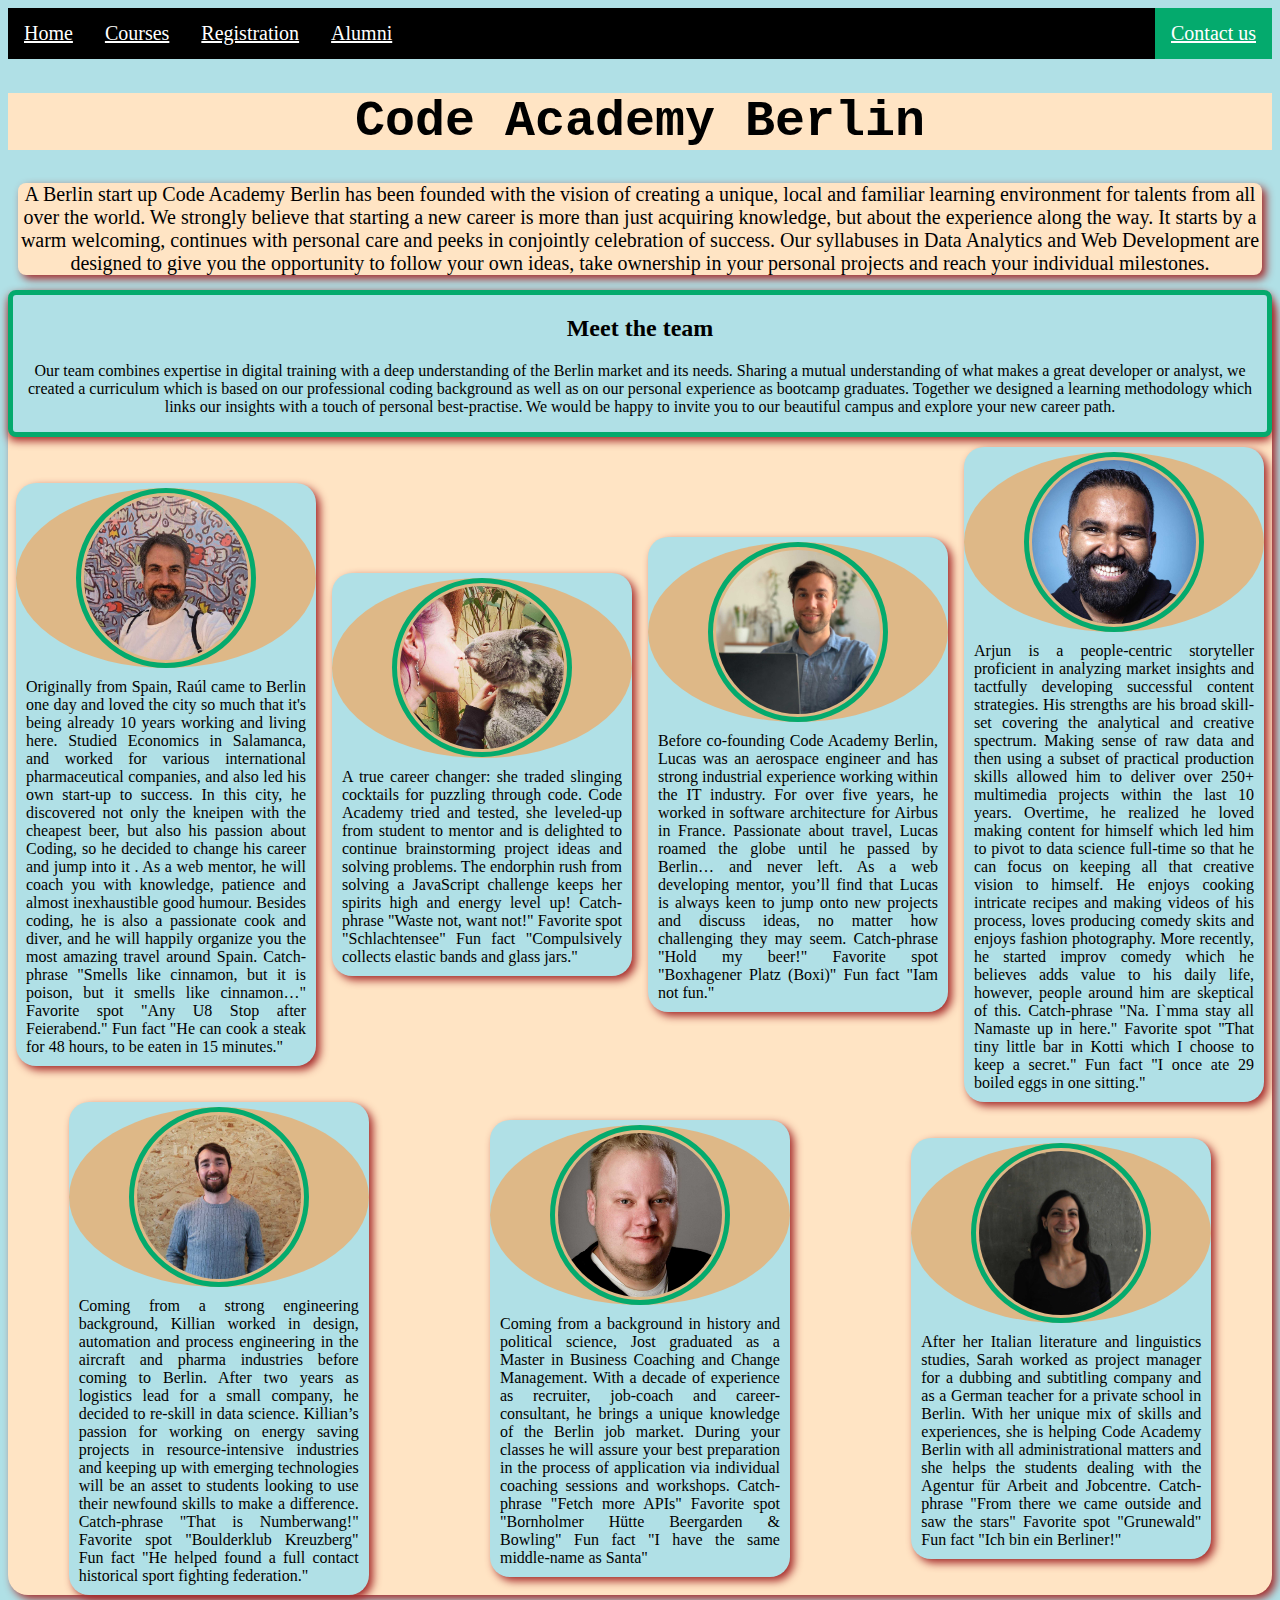
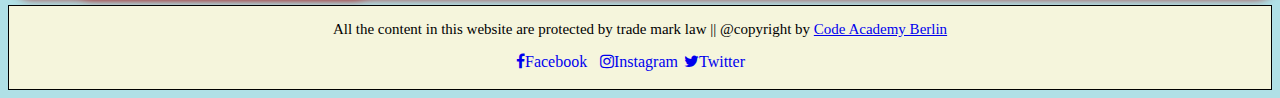
==== commit 8e083406: "put some css style" ====
--- a/index.html
+++ b/index.html
@@ -26,7 +26,7 @@
         Code Academy Berlin
       </h1>
     </header>
-    <p style="font-size: 20px">
+    <p class="aboutCodeAcademy" style="font-size: 20px">
       A Berlin start up Code Academy Berlin has been founded with the vision of
       creating a unique, local and familiar learning environment for talents
       from all over the world. We strongly believe that starting a new career is
@@ -39,17 +39,20 @@
     </p>
 
     <div class="pageContainer">
-      <h2>Meet the team</h2>
-      <p>
-        Our team combines expertise in digital training with a deep
-        understanding of the Berlin market and its needs. Sharing a mutual
-        understanding of what makes a great developer or analyst, we created a
-        curriculum which is based on our professional coding background as well
-        as on our personal experience as bootcamp graduates. Together we
-        designed a learning methodology which links our insights with a touch of
-        personal best-practise. We would be happy to invite you to our beautiful
-        campus and explore your new career path.
-      </p>
+      <div class="aboutTeam">
+        <h2>Meet the team</h2>
+        <p>
+          Our team combines expertise in digital training with a deep
+          understanding of the Berlin market and its needs. Sharing a mutual
+          understanding of what makes a great developer or analyst, we created a
+          curriculum which is based on our professional coding background as well
+          as on our personal experience as bootcamp graduates. Together we
+          designed a learning methodology which links our insights with a touch of
+          personal best-practise. We would be happy to invite you to our beautiful
+          campus and explore your new career path.
+        </p>
+     </div>
+    
 
       <div class="teamContainer">
         <div class="mentorDiv">
@@ -64,7 +67,7 @@
               <div class="text">Raul</div>
             </div>
           </div>
-          <p>
+          <p class="about">
             Originally from Spain, Raúl came to Berlin one day and loved the
             city so much that it's being already 10 years working and living
             here. Studied Economics in Salamanca, and worked for various
@@ -94,7 +97,7 @@
               <div class="text">Emily</div>
             </div>
           </div>
-          <p>
+          <p class="about">
             A true career changer: she traded slinging cocktails for puzzling
             through code. Code Academy tried and tested, she leveled-up from
             student to mentor and is delighted to continue brainstorming project
@@ -117,7 +120,7 @@
               <div class="text">Lucas</div>
             </div>
           </div>
-          <p>
+          <p class="about">
             Before co-founding Code Academy Berlin, Lucas was an aerospace
             engineer and has strong industrial experience working within the IT
             industry. For over five years, he worked in software architecture
@@ -142,7 +145,7 @@
               <div class="text">Arjun</div>
             </div>
           </div>
-          <p>
+          <p class="about">
             Arjun is a people-centric storyteller proficient in analyzing market
             insights and tactfully developing successful content strategies. His
             strengths are his broad skill-set covering the analytical and
@@ -174,7 +177,7 @@
               <div class="text">Killian</div>
             </div>
           </div>
-          <p>
+          <p class="about">
             Coming from a strong engineering background, Killian worked in
             design, automation and process engineering in the aircraft and
             pharma industries before coming to Berlin. After two years as
@@ -200,7 +203,7 @@
               <div class="text">Jost</div>
             </div>
           </div>
-          <p>
+          <p class="about">
             Coming from a background in history and political science, Jost
             graduated as a Master in Business Coaching and Change Management.
             With a decade of experience as recruiter, job-coach and
@@ -225,7 +228,7 @@
               <div class="text">Sarah</div>
             </div>
           </div>
-          <p>
+          <p class="about">
             After her Italian literature and linguistics studies, Sarah worked
             as project manager for a dubbing and subtitling company and as a
             German teacher for a private school in Berlin. With her unique mix
--- a/css/styles.css
+++ b/css/styles.css
@@ -3,18 +3,23 @@
   font-size: 25px;
   background-color: bisque;
 }
- 
-  * {
-    box-sizing: border-box;
-  }
-  
+
+* {
+  box-sizing: border-box;
+}
+
 body {
   text-align: center;
   background-color: powderblue;
- }
-
-
-
+}
+
+
+.aboutCodeAcademy{
+  background-color: bisque;
+  border-radius: 8px;
+  box-shadow: 4px 4px 8px 0 brown;
+  margin: 10px;
+}
 
 /*********************NOTE - navbar************************************ */
 
@@ -43,44 +48,57 @@
 }
 
 .active {
-  background-color: #04AA6D;
-}
-  
-
-
+  background-color: #04aa6d;
+}
 
 /***********************index.html****************************** */
 
-.pageContainer{
-  background-color: bisque;
-
-}
-
-.teamContainer{
+.pageContainer {
+  background-color: bisque;
+  border-radius: 20px;
+  box-shadow: 4px 4px 8px 0 brown;
+  margin-top: 15px;
+ margin-bottom: 10px;
+}
+
+.teamContainer {
   display: flex;
   flex-wrap: wrap;
   justify-content: center;
 }
-.mentorDiv{
+
+
+.aboutTeam{
+  border: 5px solid #04aa6d;
   background-color: powderblue;
-  box-shadow: 0 4px 8px 0 rgba(0, 0, 0, 0.2);
+  border-radius: 8px;
+  box-shadow: 0px 4px 8px 0 brown;
+  margin-bottom: 10px;
+}
+.mentorDiv {
+  border-radius: 20px;
+  background-color: powderblue;
+  box-shadow: 4px 4px 8px 0 brown;
   width: 300px;
   margin: auto;
-  text-align: center;
- }
-
- .mentor {
-  background-color:burlywood;
+  text-align: justify;
+}
+
+.about{
+  margin: 10px;
+}
+
+.mentor {
+  background-color: burlywood;
   border-radius: 50%;
   height: 180px;
   position: relative;
 }
 
-
 .mentorImage {
   display: block;
   border-radius: 50%;
-  border: 5px solid #04AA6D;
+  border: 5px solid #04aa6d;
   padding: 3px;
   margin-top: 5px;
   margin-left: auto;
@@ -89,12 +107,12 @@
   opacity: 1;
   width: 60%;
   height: auto;
-  transition: .5s ease;
+  transition: 0.5s ease;
   backface-visibility: hidden;
 }
 
- .middle {
-  transition: .5s ease;
+.middle {
+  transition: 0.5s ease;
   opacity: 0;
   position: absolute;
   top: 50%;
@@ -104,10 +122,7 @@
   text-align: center;
 }
 
-
-
-
-.mentor:hover .image{
+.mentor:hover .image {
   opacity: 0.3;
 }
 
@@ -116,22 +131,15 @@
 }
 
 .text {
-  background-color: #04AA6D;
+  background-color: #04aa6d;
   border-radius: 10px;
   color: white;
   font-size: 16px;
-  padding: 16px 32px ;
-}
-
-.alumniContainer:after {
- display: table;
-  clear: both;
-}
-
+  padding: 16px 32px;
+}
 
 
 /*************************alumni.html********************************** */
-
 
 .alumniImage {
   display: block;
@@ -143,20 +151,23 @@
   margin-right: auto;
 }
 
-
 .alumniContainer {
   margin: 10px;
   display: flex;
   justify-content: center;
 }
 
-.alumniDiv{
+.alumniDiv {
   float: left;
   width: 24%;
   border: 2px solid black;
- margin-left: 10px;
- border-radius: 10px;
- }
+  margin-left: 10px;
+  border-radius: 10px;
+}
+.alumniContainer:after {
+  display: table;
+  clear: both;
+}
 
 .content {
   background-color: bisque;
@@ -168,10 +179,6 @@
   position: relative;
 }
 
-
-
-
-
 /******************************Registration.html**************************** */
 
 form {
@@ -189,7 +196,7 @@
 }
 
 th {
-  background-color: #04AA6D;
+  background-color: #04aa6d;
   color: white;
 }
 
@@ -200,21 +207,21 @@
 
 /*************************googleMap/contact.html***************************** */
 iframe {
-  width:100%;
+  width: 100%;
   position: static;
-  margin:25px auto ;  
-  text-align:center;
+  margin: 25px auto;
+  text-align: center;
 }
 
 /***************************************course.html******************************** */
-.container{
-display:flex;
-align-items: stretch;
-border: 1px solid black;
-background-color: bisque;
-}
-
-.container div{
+.container {
+  display: flex;
+  align-items: stretch;
+  border: 1px solid black;
+  background-color: bisque;
+}
+
+.container div {
   padding: 5px 5px;
   border: 1px solid black;
   text-align: center;
@@ -223,7 +230,7 @@
 /********************footer****************************** */
 
 footer {
-  position:relative;
+  position: relative;
   bottom: 0px;
   width: 100%;
   border: 1px solid;
@@ -232,8 +239,8 @@
 }
 
 .fa {
-  margin-bottom: 20px; 
-  margin-right: 30px ;
+  margin-bottom: 20px;
+  margin-right: 30px;
   font-size: 30px;
   width: 50px;
   text-align: center;
@@ -244,34 +251,21 @@
   opacity: 0.7;
 }
 
-
-
-
-
-
 @media screen and (hover) {
-    h2:hover {
-      color: brown;
-    }
-    a:hover{
-      color: brown;
-    } 
-    
-   h1:hover{
+  h2:hover {
     color: brown;
-   }
-  }
-  
-  @media screen and (max-width: 600px) {
-    .column {
-      width: 100%;
-    }
-  }
- 
-  
-  
- 
-  
-  
-  
-  +  }
+  a:hover {
+    color: brown;
+  }
+
+  h1:hover {
+    color: brown;
+  }
+}
+
+@media screen and (max-width: 600px) {
+  .column {
+    width: 100%;
+  }
+}
